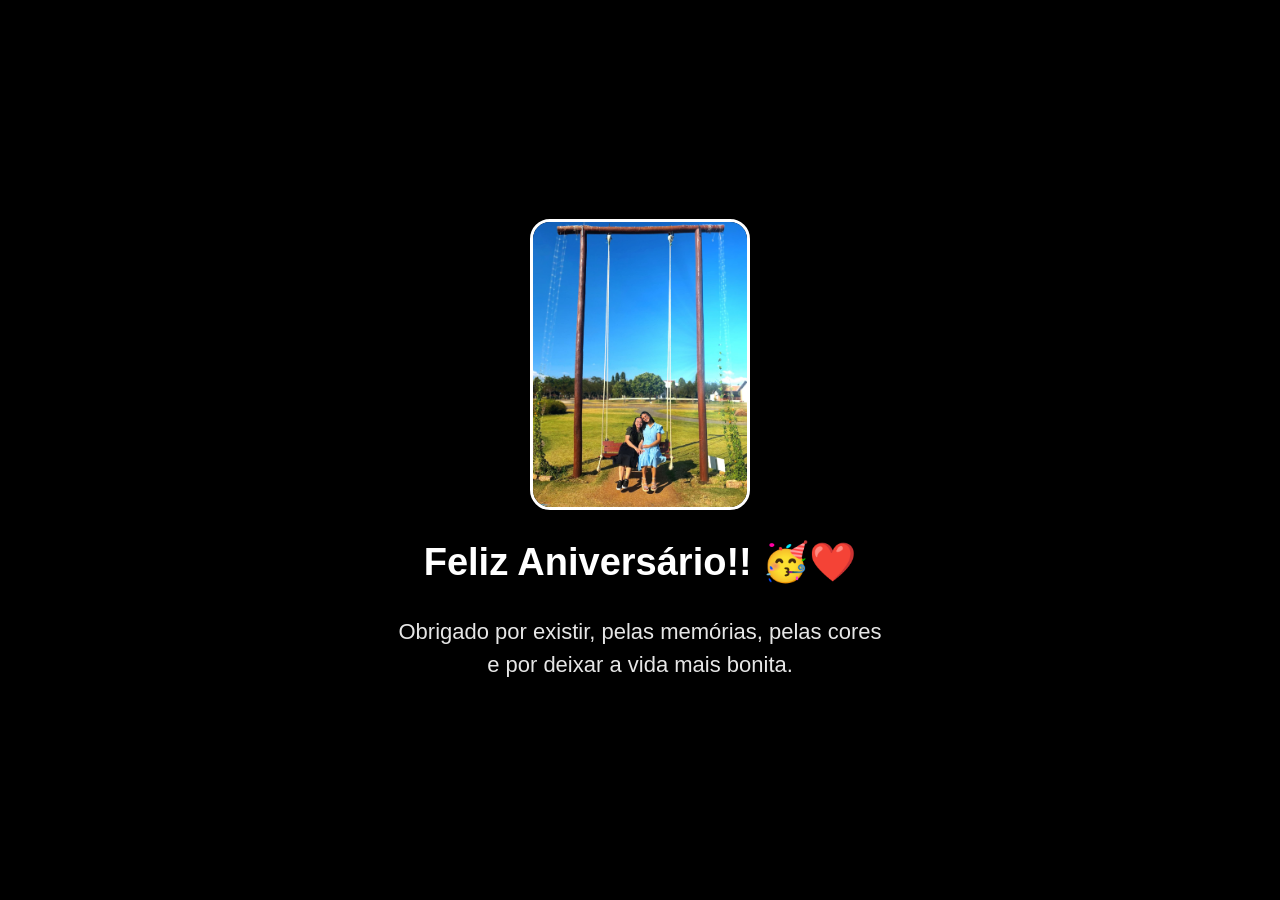
==== final.html @ f9c8ad78 "Update final.html" ====
<!DOCTYPE html>
<html lang="pt-BR">

<head>

  <meta charset="UTF-8">

  <meta name="viewport"
        content="width=device-width, initial-scale=1.0">

  <title>Final</title>

  <link rel="stylesheet"
        href="./css/style.css">

</head>

<body class="final-body">

  <div class="final-container">

    <img src="./img/photo4.jpg"
         class="final-image">

    <h1>
      Feliz Aniversário!! 🥳❤️
    </h1>

    <p>
      Obrigado por existir,
      pelas memórias,
      pelas cores
      e por deixar a vida mais bonita.
    </p>

  </div>

</body>
</html>
---- css/style.css ----
*{
  margin:0;
  padding:0;
  box-sizing:border-box;
}

body{
  background:black;
  color:white;
  font-family:Arial,sans-serif;
}

.timeline{
  width:100%;

  min-height:200vh;

  padding:50px 0;

  display:flex;
  flex-direction:column;
  align-items:center;

  gap:80px;
}

.photo{
  width:220px;
}

.photo img{
  width:100%;

  border-radius:20px;

  border:3px solid white;

  filter:grayscale(100%);

  transition:.4s;
}

.final-section{
  margin-top:200px;

  display:flex;
  flex-direction:column;
  align-items:center;

  gap:20px;
}

.final-photo{
  width:220px;

  border-radius:20px;

  border:3px solid white;

  filter:grayscale(100%);

  opacity:.5;

  transition:.4s;
}

.hearts{
  display:flex;

  gap:20px;

  font-size:50px;
}

.game-body{
  width:100vw;
  height:100vh;

  overflow:hidden;

  position:relative;

  background:black;
}

#gameContainer{
  width:100%;
  height:100%;

  position:relative;
}

#backLink{
  position:absolute;

  top:50%;
  left:50%;

  transform:translate(-50%,-50%);

  color:white;

  font-size:35px;

  text-decoration:none;

  display:none;

  z-index:999;
}

.phase1-heart{
  position:absolute;

  font-size:70px;

  touch-action:none;

  user-select:none;
}

.big-heart{
  position:absolute;

  left:50%;
  top:50%;

  transform:translate(-50%,-50%);

  width:140px;

  height:auto;

  border-radius:20px;

  border:3px solid white;

  filter:grayscale(100%);

  transition:.3s;
}

.small-heart{
  position:absolute;

  font-size:40px;

  touch-action:none;

  user-select:none;
}

.player-heart{
  position:absolute;

  bottom:100px;
  left:50%;

  font-size:70px;

  touch-action:none;

  user-select:none;

  transition:.2s;
}

.obstacle{
  position:absolute;

  font-size:55px;
}

.needle{
  position:absolute;

  font-size:45px;

  filter:drop-shadow(0 0 10px lime);
}

#timer{
  position:absolute;

  top:30px;
  left:50%;

  transform:translateX(-50%);

  font-size:60px;

  color:white;

  z-index:999;
}

.final-body{

  background:black;

  min-height:100vh;

  display:flex;

  justify-content:center;

  align-items:center;

  padding:30px;

  text-align:center;

  color:white;
}

.final-container{

  display:flex;

  flex-direction:column;

  align-items:center;

  gap:30px;

  max-width:500px;
}

.final-image{

  width:220px;

  border-radius:20px;

  border:3px solid white;
}

.final-container h1{

  font-size:38px;

  line-height:1.2;
}

.final-container p{

  font-size:22px;

  line-height:1.5;

  opacity:.9;
}

#gameContainer{
  position:relative;
  width:100vw;
  height:100vh;
  overflow:hidden;
  background:black;
}

/* jogador */
#playerHeart{
  position:absolute;
  font-size:60px;
  left:50%;
  top:70%;
  transform:translate(-50%,-50%);
  z-index:10;
}

/* objetos */
.obstacle,
.broccoli{
  position:absolute;
  font-size:45px;
}
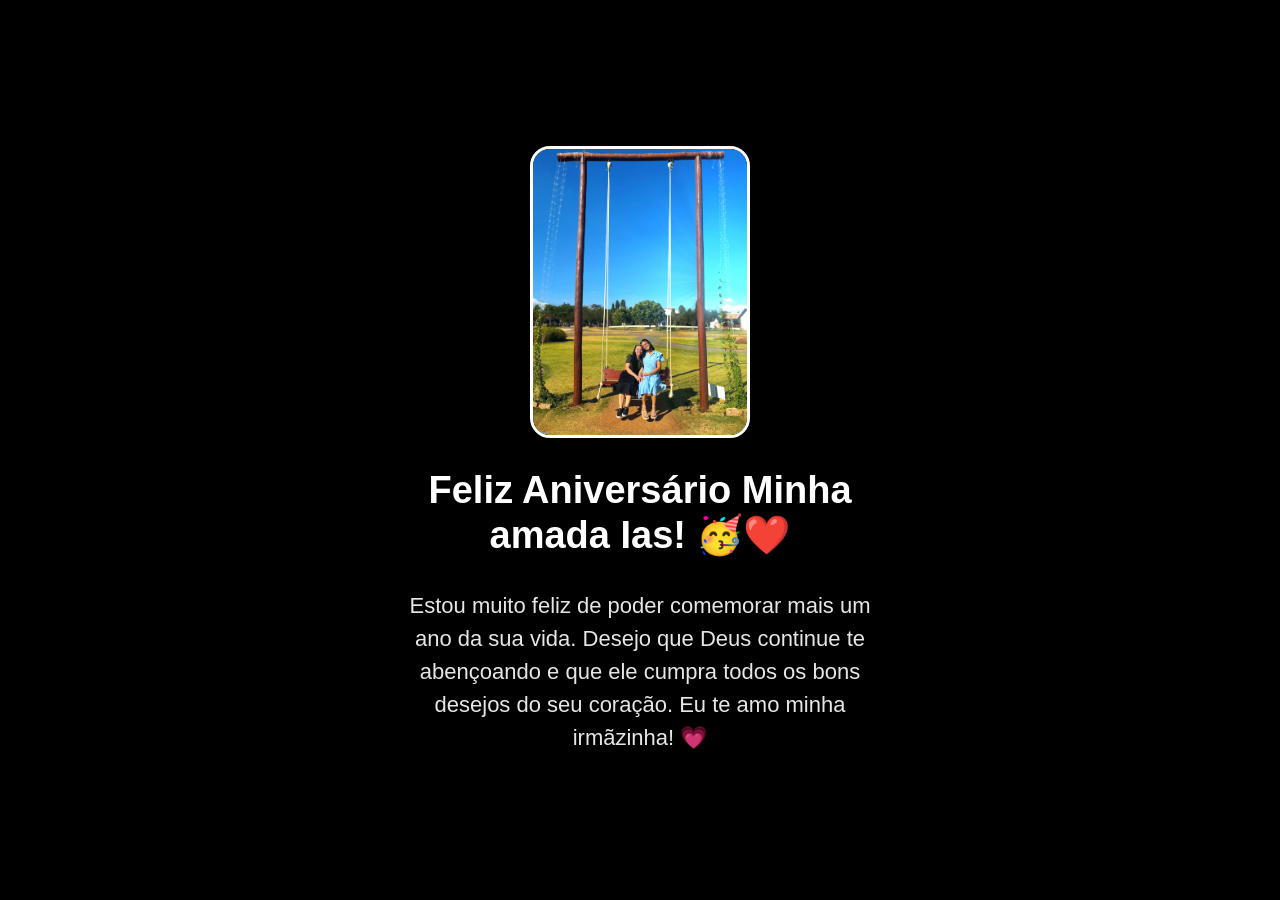
==== commit 7dc12ed5: "Update final.html" ====
--- a/final.html
+++ b/final.html
@@ -17,23 +17,27 @@
 
 <body class="final-body">
 
+  <div class="hearts"></div>
+
   <div class="final-container">
 
     <img src="./img/photo4.jpg"
          class="final-image">
 
     <h1>
-      Feliz Aniversário!! 🥳❤️
+      Feliz Aniversário Minha amada Ias! 🥳❤️
     </h1>
 
     <p>
-      Obrigado por existir,
-      pelas memórias,
-      pelas cores
-      e por deixar a vida mais bonita.
+      Estou muito feliz de poder comemorar mais um ano da sua vida.
+      Desejo que Deus continue te abençoando e que ele cumpra todos os bons desejos do seu coração. 
+      Eu te amo minha irmãzinha! 💗
     </p>
 
   </div>
 
+  <div class="final-hearts"></div>
+
+  <script src="./js/script.js"></script>
 </body>
 </html>
--- a/css/style.css
+++ b/css/style.css
@@ -275,3 +275,69 @@
   position:absolute;
   font-size:45px;
 }
+
+.final-hearts {
+  position: fixed;
+  top: 0;
+  left: 0;
+  width: 100%;
+  height: 100%;
+  pointer-events: none;
+  overflow: hidden;
+}
+
+.heart {
+  position: absolute;
+  top: -20px;
+  font-size: 18px;
+  color: #ff4d6d;
+  animation: fall linear forwards;
+  opacity: 0.9;
+}
+
+@keyframes fall {
+  to {
+    transform: translateY(110vh);
+    opacity: 0;
+  }
+}
+
+.photo.completed img{
+
+  filter:grayscale(0%);
+
+  box-shadow:
+    0 0 10px gold,
+    0 0 25px orange,
+    0 0 40px gold;
+}
+
+.locked-container{
+
+  position:relative;
+
+  width:220px;
+
+  display:flex;
+
+  justify-content:center;
+
+  align-items:center;
+}
+
+#chains{
+
+  position:absolute;
+
+  width:120%;
+
+  left:-10%;
+
+  top:-5%;
+
+  z-index:20;
+
+  pointer-events:none;
+
+  opacity:.9;
+}
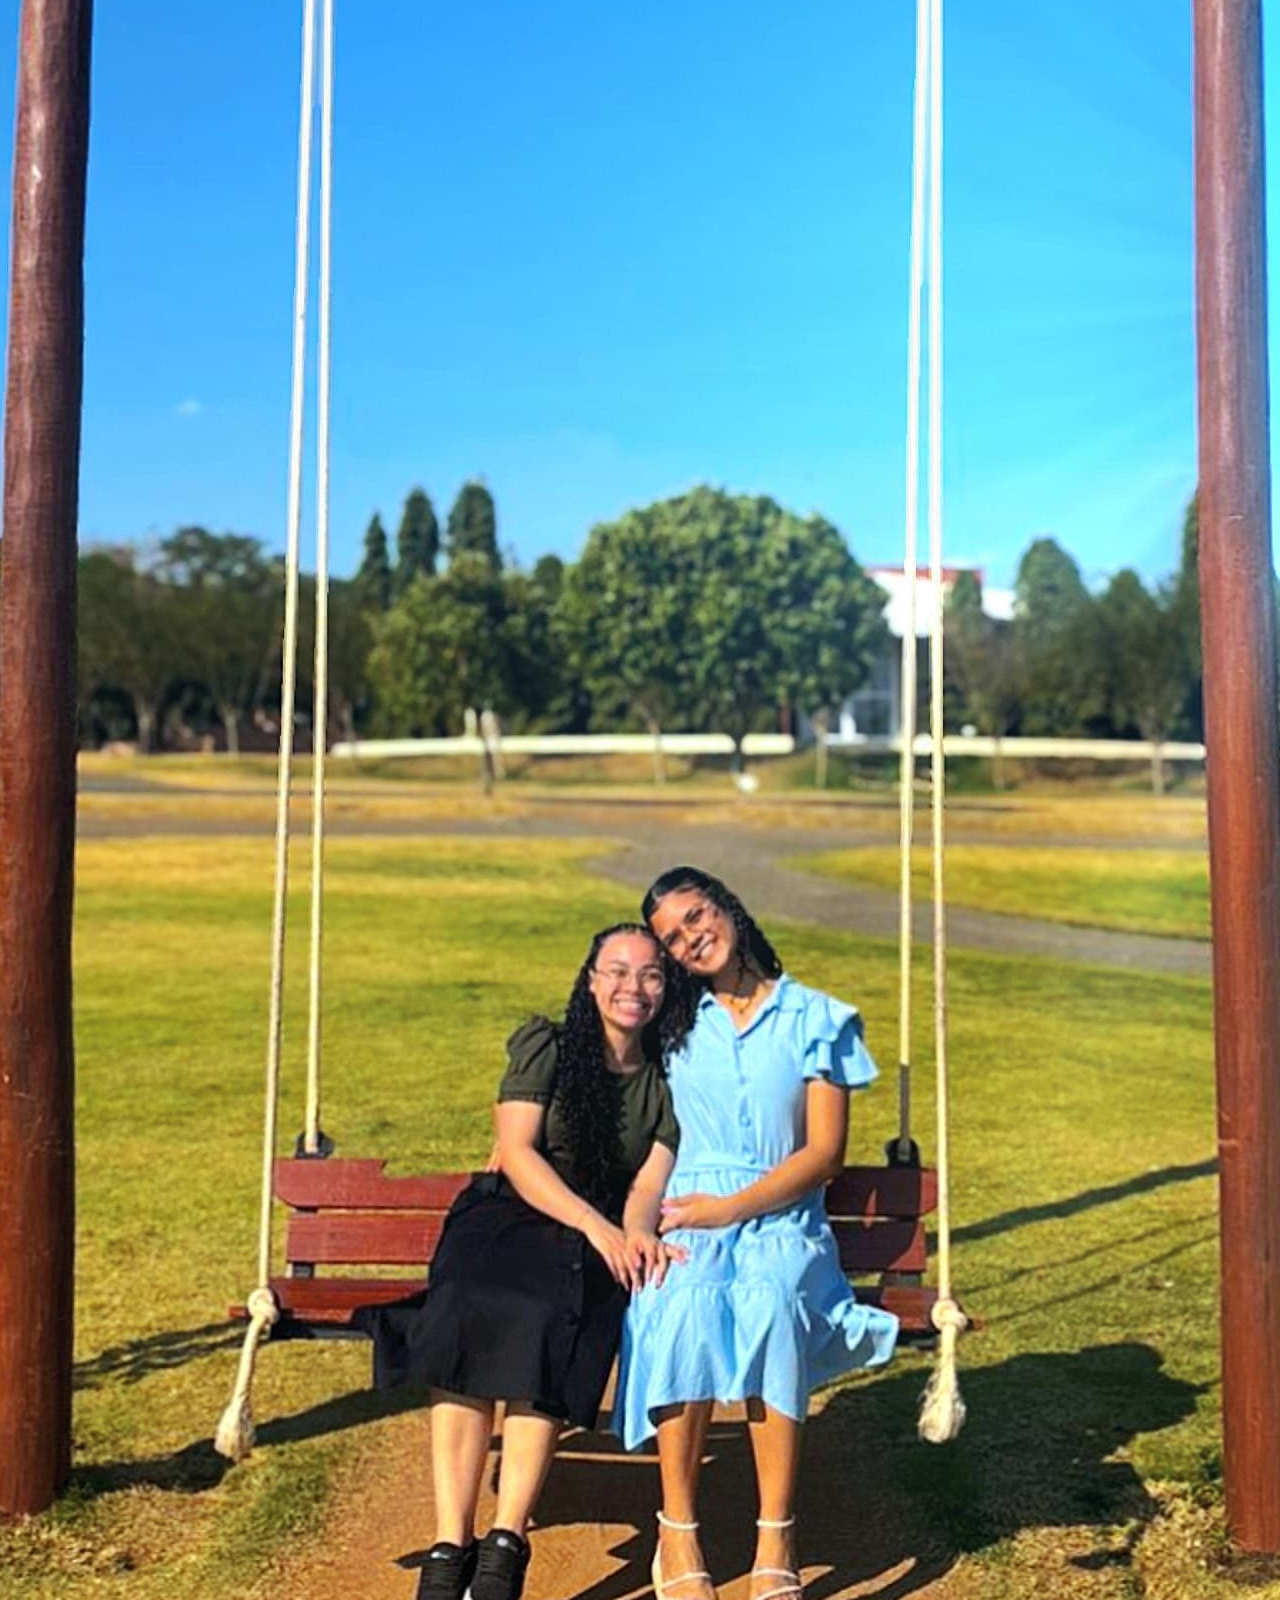
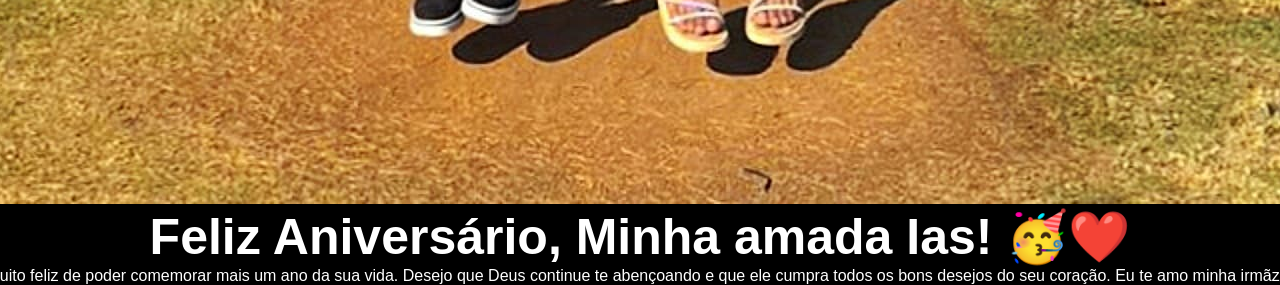
==== commit 97a4fbc6: "Update final.html" ====
--- a/final.html
+++ b/final.html
@@ -25,7 +25,7 @@
          class="final-image">
 
     <h1>
-      Feliz Aniversário Minha amada Ias! 🥳❤️
+      Feliz Aniversário, Minha amada Ias! 🥳❤️
     </h1>
 
     <p>
@@ -39,5 +39,14 @@
   <div class="final-hearts"></div>
 
   <script src="./js/script.js"></script>
+
+  <audio id="finalMusic" autoplay loop>
+
+  <source
+    src="./music/final-song.mp3"
+    type="audio/mpeg">
+
+  </audio>
+  
 </body>
 </html>
--- a/css/style.css
+++ b/css/style.css
@@ -7,300 +7,52 @@
 body{
   background:black;
   color:white;
-  font-family:Arial,sans-serif;
-}
+  font-family:Arial, sans-serif;
+  overflow-x:hidden;
+}
+
+/* TIMELINE */
 
 .timeline{
+
   width:100%;
 
-  min-height:200vh;
+  min-height:100vh;
 
   padding:50px 0;
 
   display:flex;
+
   flex-direction:column;
+
   align-items:center;
 
   gap:80px;
 }
 
 .photo{
+
   width:220px;
+
+  display:block;
+
+  position:relative;
 }
 
 .photo img{
+
   width:100%;
 
   border-radius:20px;
 
+  filter:grayscale(100%);
+
   border:3px solid white;
 
-  filter:grayscale(100%);
-
   transition:.4s;
 }
 
-.final-section{
-  margin-top:200px;
-
-  display:flex;
-  flex-direction:column;
-  align-items:center;
-
-  gap:20px;
-}
-
-.final-photo{
-  width:220px;
-
-  border-radius:20px;
-
-  border:3px solid white;
-
-  filter:grayscale(100%);
-
-  opacity:.5;
-
-  transition:.4s;
-}
-
-.hearts{
-  display:flex;
-
-  gap:20px;
-
-  font-size:50px;
-}
-
-.game-body{
-  width:100vw;
-  height:100vh;
-
-  overflow:hidden;
-
-  position:relative;
-
-  background:black;
-}
-
-#gameContainer{
-  width:100%;
-  height:100%;
-
-  position:relative;
-}
-
-#backLink{
-  position:absolute;
-
-  top:50%;
-  left:50%;
-
-  transform:translate(-50%,-50%);
-
-  color:white;
-
-  font-size:35px;
-
-  text-decoration:none;
-
-  display:none;
-
-  z-index:999;
-}
-
-.phase1-heart{
-  position:absolute;
-
-  font-size:70px;
-
-  touch-action:none;
-
-  user-select:none;
-}
-
-.big-heart{
-  position:absolute;
-
-  left:50%;
-  top:50%;
-
-  transform:translate(-50%,-50%);
-
-  width:140px;
-
-  height:auto;
-
-  border-radius:20px;
-
-  border:3px solid white;
-
-  filter:grayscale(100%);
-
-  transition:.3s;
-}
-
-.small-heart{
-  position:absolute;
-
-  font-size:40px;
-
-  touch-action:none;
-
-  user-select:none;
-}
-
-.player-heart{
-  position:absolute;
-
-  bottom:100px;
-  left:50%;
-
-  font-size:70px;
-
-  touch-action:none;
-
-  user-select:none;
-
-  transition:.2s;
-}
-
-.obstacle{
-  position:absolute;
-
-  font-size:55px;
-}
-
-.needle{
-  position:absolute;
-
-  font-size:45px;
-
-  filter:drop-shadow(0 0 10px lime);
-}
-
-#timer{
-  position:absolute;
-
-  top:30px;
-  left:50%;
-
-  transform:translateX(-50%);
-
-  font-size:60px;
-
-  color:white;
-
-  z-index:999;
-}
-
-.final-body{
-
-  background:black;
-
-  min-height:100vh;
-
-  display:flex;
-
-  justify-content:center;
-
-  align-items:center;
-
-  padding:30px;
-
-  text-align:center;
-
-  color:white;
-}
-
-.final-container{
-
-  display:flex;
-
-  flex-direction:column;
-
-  align-items:center;
-
-  gap:30px;
-
-  max-width:500px;
-}
-
-.final-image{
-
-  width:220px;
-
-  border-radius:20px;
-
-  border:3px solid white;
-}
-
-.final-container h1{
-
-  font-size:38px;
-
-  line-height:1.2;
-}
-
-.final-container p{
-
-  font-size:22px;
-
-  line-height:1.5;
-
-  opacity:.9;
-}
-
-#gameContainer{
-  position:relative;
-  width:100vw;
-  height:100vh;
-  overflow:hidden;
-  background:black;
-}
-
-/* jogador */
-#playerHeart{
-  position:absolute;
-  font-size:60px;
-  left:50%;
-  top:70%;
-  transform:translate(-50%,-50%);
-  z-index:10;
-}
-
-/* objetos */
-.obstacle,
-.broccoli{
-  position:absolute;
-  font-size:45px;
-}
-
-.final-hearts {
-  position: fixed;
-  top: 0;
-  left: 0;
-  width: 100%;
-  height: 100%;
-  pointer-events: none;
-  overflow: hidden;
-}
-
-.heart {
-  position: absolute;
-  top: -20px;
-  font-size: 18px;
-  color: #ff4d6d;
-  animation: fall linear forwards;
-  opacity: 0.9;
-}
-
-@keyframes fall {
-  to {
-    transform: translateY(110vh);
-    opacity: 0;
-  }
-}
+/* FOTO COMPLETA */
 
 .photo.completed img{
 
@@ -312,6 +64,47 @@
     0 0 40px gold;
 }
 
+/* FINAL */
+
+.final-section{
+
+  margin-top:100px;
+
+  display:flex;
+
+  flex-direction:column;
+
+  align-items:center;
+
+  gap:20px;
+}
+
+.final-photo{
+
+  width:220px;
+
+  border-radius:20px;
+
+  filter:grayscale(100%);
+
+  border:3px solid white;
+
+  opacity:.5;
+
+  transition:.4s;
+}
+
+.hearts{
+
+  display:flex;
+
+  gap:20px;
+
+  font-size:50px;
+}
+
+/* CORRENTES */
+
 .locked-container{
 
   position:relative;
@@ -329,15 +122,289 @@
 
   position:absolute;
 
-  width:120%;
-
-  left:-10%;
-
-  top:-5%;
+  width:115%;
+
+  height:115%;
+
+  left:-7.5%;
+
+  top:-7.5%;
+
+  object-fit:contain;
 
   z-index:20;
 
   pointer-events:none;
 
-  opacity:.9;
-}
+  opacity:.95;
+}
+
+/* INTRO */
+
+#introScreen{
+
+  position:fixed;
+
+  inset:0;
+
+  background:black;
+
+  display:flex;
+
+  flex-direction:column;
+
+  justify-content:center;
+
+  align-items:center;
+
+  text-align:center;
+
+  padding:30px;
+
+  z-index:9999;
+}
+
+#phaseTitle{
+
+  color:white;
+
+  font-size:42px;
+
+  margin-bottom:25px;
+
+  max-width:700px;
+}
+
+#phaseText{
+
+  color:#ccc;
+
+  font-size:26px;
+
+  max-width:700px;
+
+  line-height:1.5;
+
+  margin-bottom:50px;
+}
+
+#startButton{
+
+  background:none;
+
+  border:none;
+
+  color:red;
+
+  font-size:34px;
+
+  font-weight:bold;
+
+  cursor:pointer;
+}
+
+/* GAME */
+
+.game-body{
+
+  width:100vw;
+
+  height:100vh;
+
+  overflow:hidden;
+
+  position:relative;
+
+  background:black;
+}
+
+#gameContainer{
+
+  position:relative;
+
+  width:100vw;
+
+  height:100vh;
+
+  overflow:hidden;
+
+  display:none;
+}
+
+/* FASE 1 */
+
+#heart{
+
+  position:absolute;
+
+  font-size:70px;
+
+  color:red;
+
+  user-select:none;
+
+  touch-action:none;
+}
+
+#timer{
+
+  position:absolute;
+
+  top:30px;
+
+  left:50%;
+
+  transform:translateX(-50%);
+
+  font-size:50px;
+
+  z-index:10;
+}
+
+/* FASE 2 */
+
+.smallHeart{
+
+  position:absolute;
+
+  font-size:45px;
+
+  user-select:none;
+
+  touch-action:none;
+}
+
+#centerPhoto{
+
+  position:absolute;
+
+  width:180px;
+
+  height:180px;
+
+  object-fit:cover;
+
+  border-radius:20px;
+
+  left:50%;
+
+  top:50%;
+
+  transform:translate(-50%, -50%);
+
+  filter:grayscale(100%);
+
+  border:3px solid white;
+
+  transition:.3s;
+}
+
+/* FASE 3 */
+
+#playerHeart{
+
+  position:absolute;
+
+  font-size:60px;
+
+  left:50%;
+
+  top:70%;
+
+  transform:translate(-50%,-50%);
+
+  z-index:10;
+}
+
+.obstacle,
+.broccoli{
+
+  position:absolute;
+
+  font-size:45px;
+}
+
+/* BOTÃO VOLTAR */
+
+#backLink{
+
+  position:absolute;
+
+  top:50%;
+
+  left:50%;
+
+  transform:translate(-50%, -50%);
+
+  color:white;
+
+  font-size:32px;
+
+  text-decoration:none;
+
+  display:none;
+
+  z-index:100;
+}
+
+/* FINAL PAGE */
+
+.final-body{
+
+  width:100vw;
+
+  height:100vh;
+
+  display:flex;
+
+  justify-content:center;
+
+  align-items:center;
+
+  text-align:center;
+
+  padding:20px;
+
+  overflow:hidden;
+
+  position:relative;
+}
+
+.final-body h1{
+
+  font-size:50px;
+
+  z-index:10;
+}
+
+/* CHUVA DE CORAÇÕES */
+
+.final-hearts{
+
+  position:absolute;
+
+  inset:0;
+
+  overflow:hidden;
+
+  pointer-events:none;
+}
+
+.heart{
+
+  position:absolute;
+
+  top:-50px;
+
+  animation:fall linear forwards;
+}
+
+@keyframes fall{
+
+  to{
+
+    transform:translateY(110vh);
+
+    opacity:0;
+  }
+}
